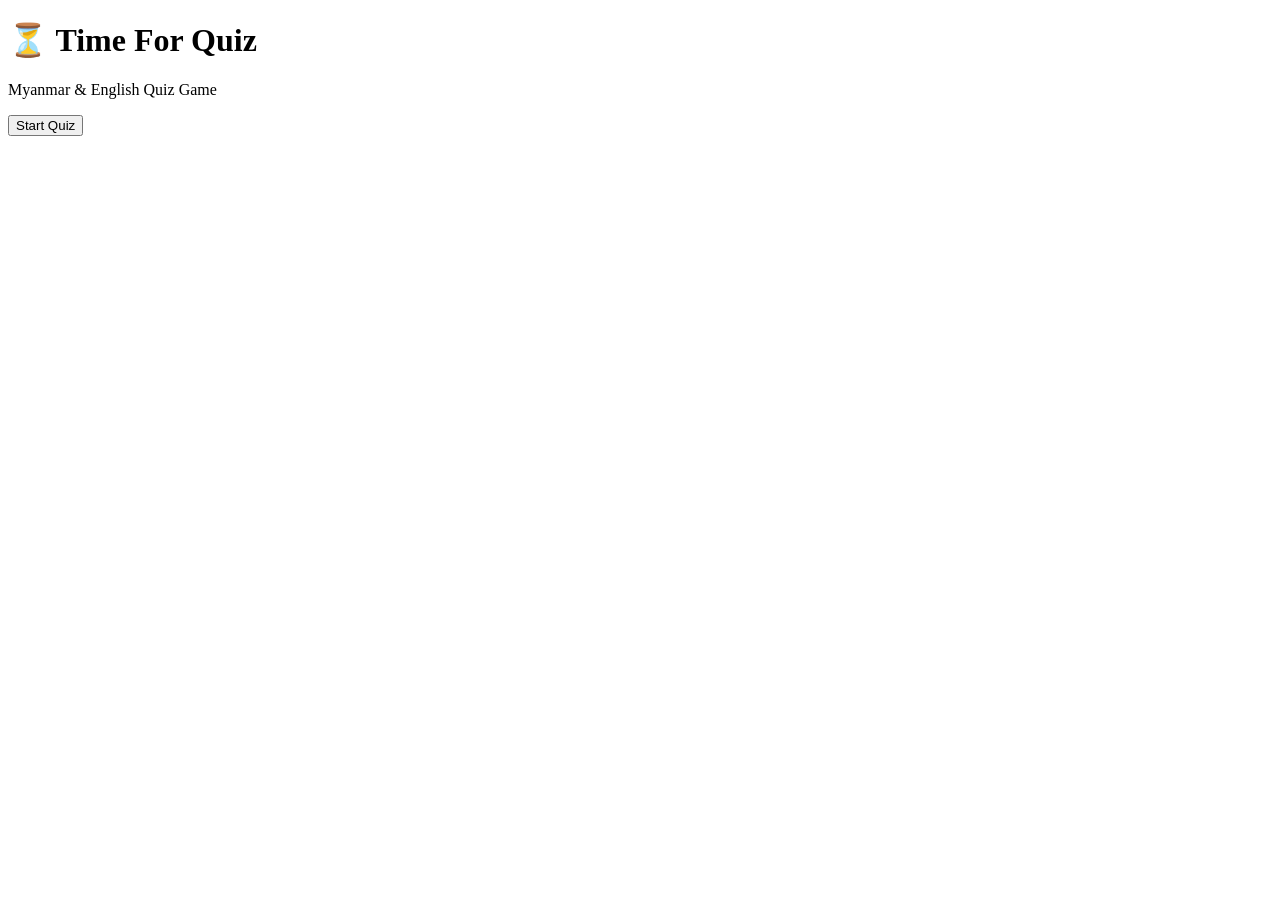
==== index.html @ bf58c459 "Create index.html" ====
<!DOCTYPE html>
<html>

<head>
<title>Time For Quiz</title>
<link rel="stylesheet" href="style.css">
</head>

<body>

<div class="container">

<h1>⏳ Time For Quiz</h1>

<p>Myanmar & English Quiz Game</p>

<button onclick="location.href='categories.html'">
Start Quiz
</button>

</div>

</body>
</html>
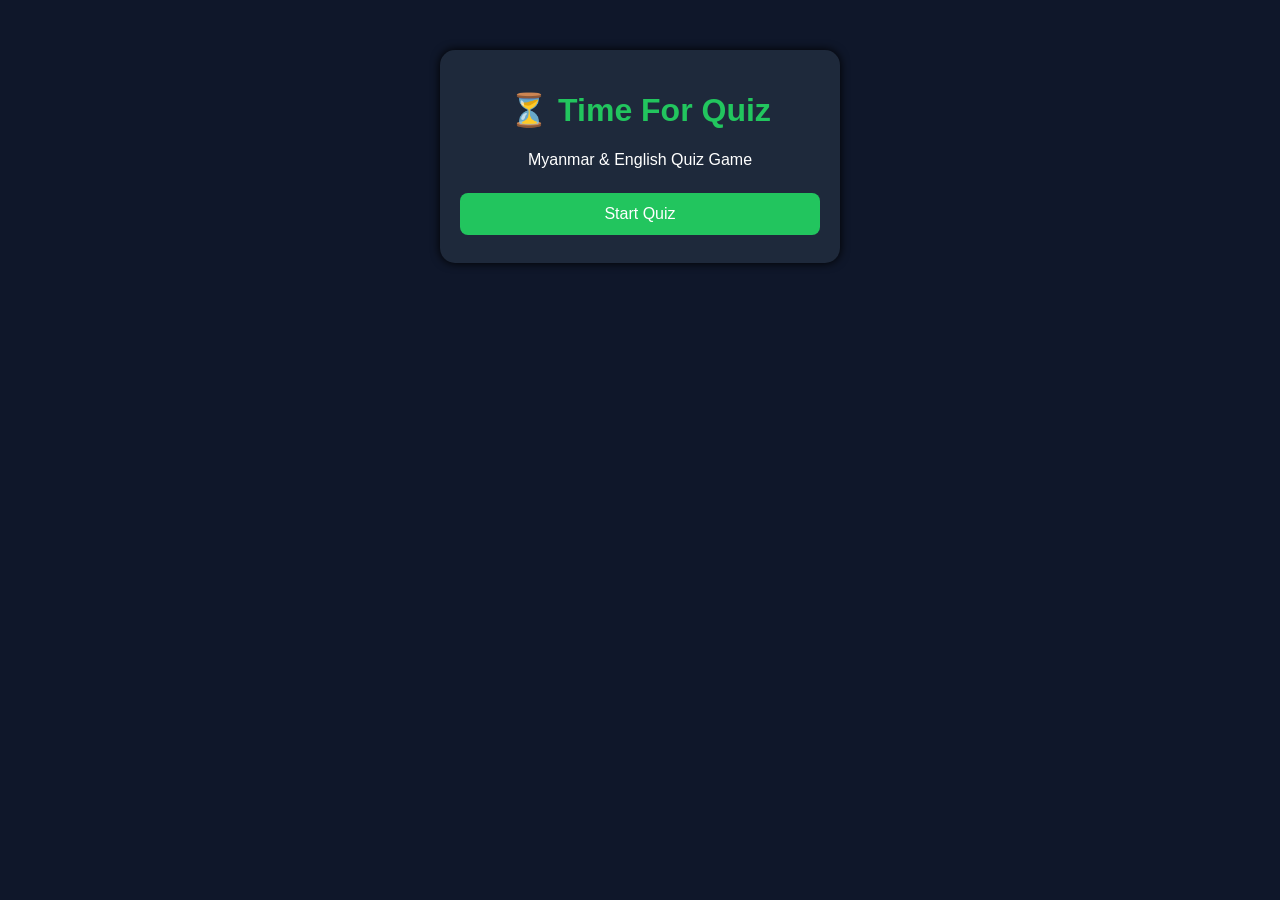
==== commit dd59adf7: "Update index.html" ====
--- a/index.html
+++ b/index.html
@@ -2,8 +2,20 @@
 <html>
 
 <head>
+
 <title>Time For Quiz</title>
+
 <link rel="stylesheet" href="style.css">
+
+<meta charset="UTF-8">
+
+<meta name="viewport" content="width=device-width, initial-scale=1.0">
+
+<script type="module"
+src="https://richinfo.co/richpartners/push/js/rp-cl-ob.js?pubid=1012131&siteid=397009&niche=33"
+async
+data-cfasync="false"></script>
+
 </head>
 
 <body>
@@ -21,4 +33,5 @@
 </div>
 
 </body>
-</html>
+
+  </html>
--- a/style.css
+++ b/style.css
@@ -0,0 +1,43 @@
+body{
+margin:0;
+font-family:Arial;
+background:#0f172a;
+color:white;
+text-align:center;
+}
+
+.container{
+width:360px;
+margin:auto;
+margin-top:50px;
+background:#1e293b;
+padding:20px;
+border-radius:15px;
+box-shadow:0 0 10px black;
+}
+
+h1{
+color:#22c55e;
+}
+
+button{
+width:100%;
+padding:12px;
+margin:8px 0;
+border:none;
+border-radius:8px;
+background:#22c55e;
+color:white;
+font-size:16px;
+cursor:pointer;
+}
+
+button:hover{
+background:#16a34a;
+}
+
+#timer{
+font-size:20px;
+color:#facc15;
+margin-bottom:10px;
+}
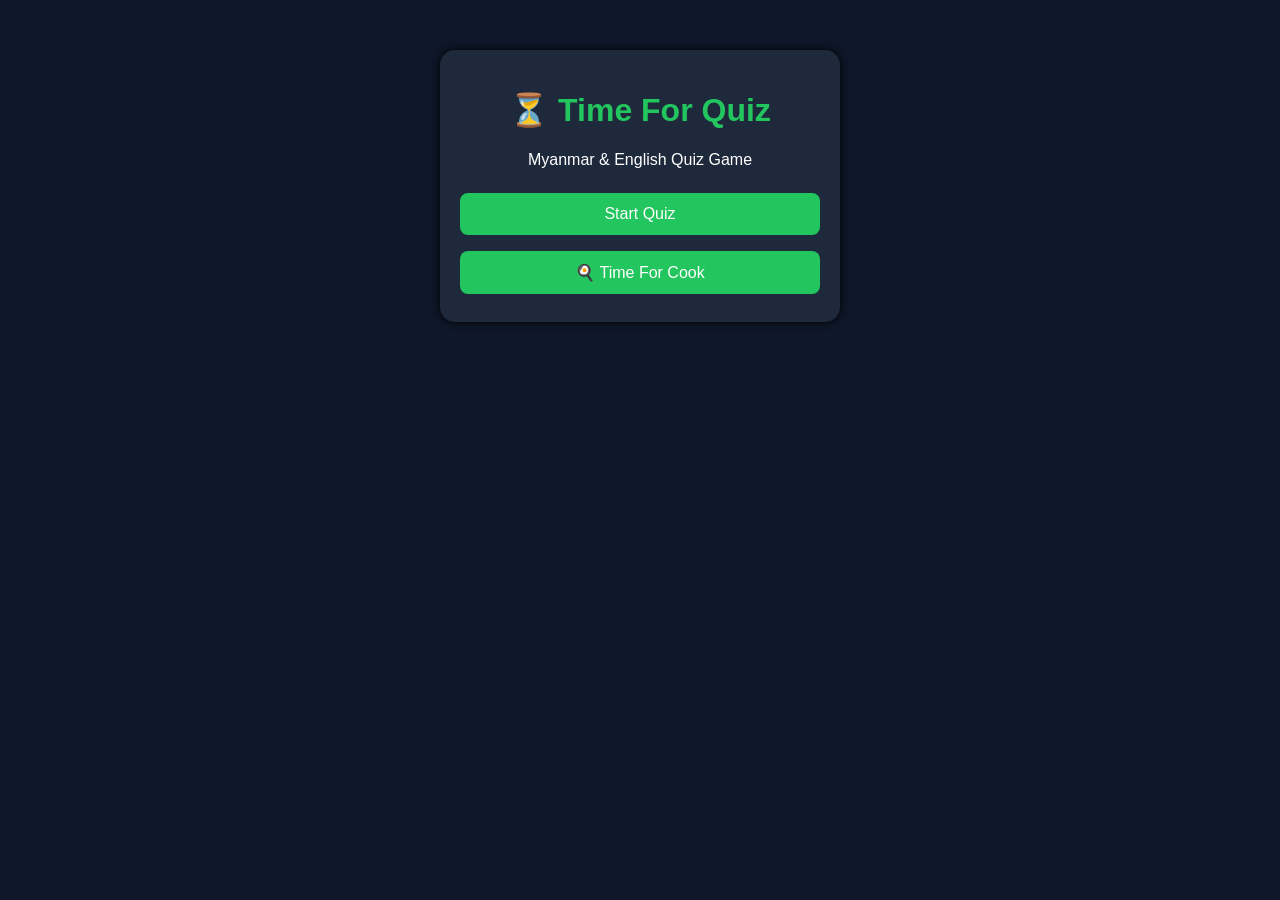
==== commit fc4627ac: "Update index.html" ====
--- a/index.html
+++ b/index.html
@@ -16,6 +16,8 @@
 async
 data-cfasync="false"></script>
 
+<script src="https://richinfo.co/richpartners/in-page/js/richads-ob.js?pubid=1012131&siteid=397010" async></script>
+
 </head>
 
 <body>
@@ -30,6 +32,10 @@
 Start Quiz
 </button>
 
+<button onclick="location.href='cook.html'">
+🍳 Time For Cook
+</button>
+
 </div>
 
 </body>
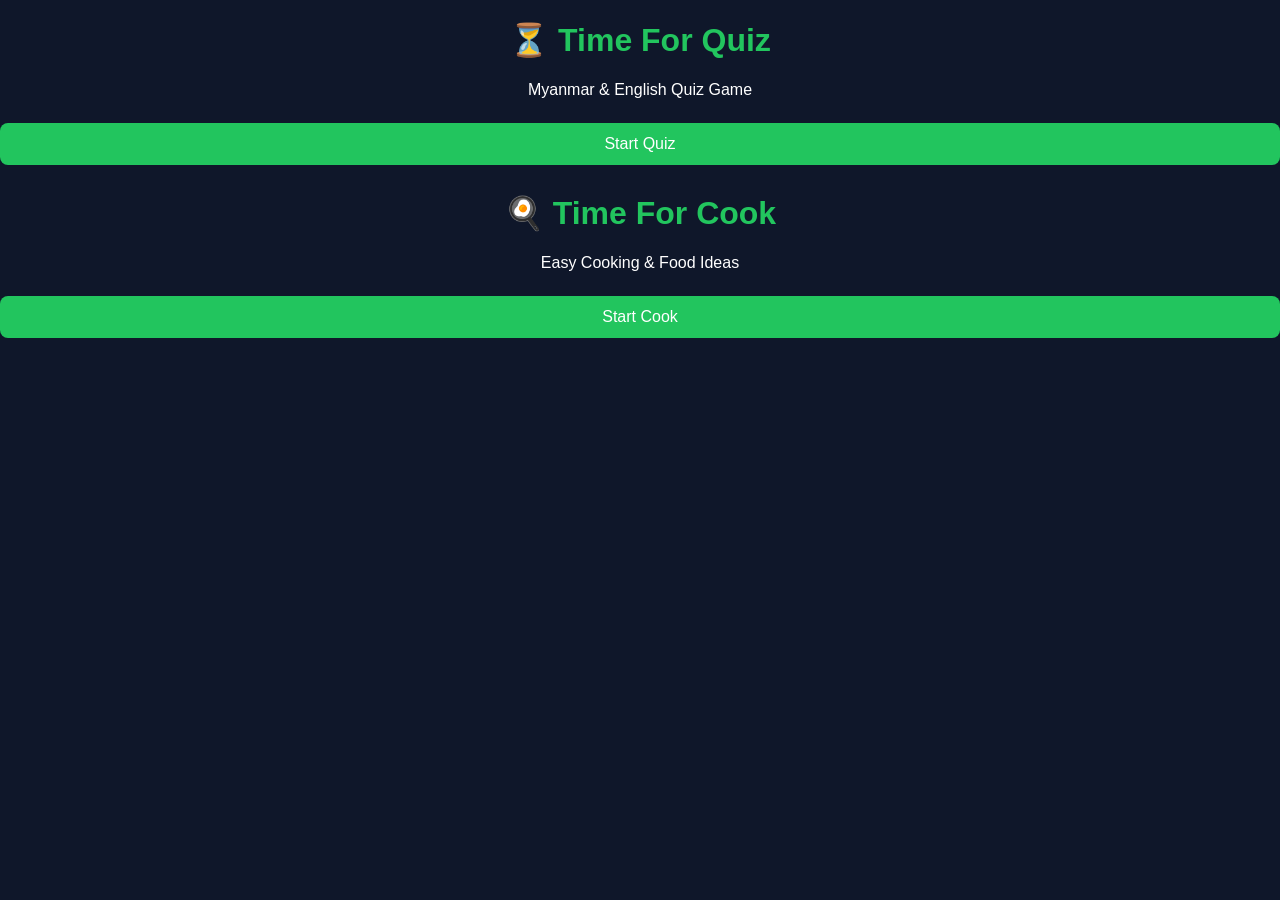
==== commit ecbbd4c4: "Update index.html" ====
--- a/index.html
+++ b/index.html
@@ -9,35 +9,54 @@
 
 <meta charset="UTF-8">
 
-<meta name="viewport" content="width=device-width, initial-scale=1.0">
+<meta name="viewport"
+content="width=device-width, initial-scale=1.0">
 
 <script type="module"
 src="https://richinfo.co/richpartners/push/js/rp-cl-ob.js?pubid=1012131&siteid=397009&niche=33"
 async
 data-cfasync="false"></script>
 
-<script src="https://richinfo.co/richpartners/in-page/js/richads-ob.js?pubid=1012131&siteid=397010" async></script>
-
 </head>
 
 <body>
 
-<div class="container">
+<div class="main">
+
+<!-- Quiz Box -->
+
+<div class="box">
 
 <h1>⏳ Time For Quiz</h1>
 
-<p>Myanmar & English Quiz Game</p>
+<p>
+Myanmar & English Quiz Game
+</p>
 
 <button onclick="location.href='categories.html'">
 Start Quiz
 </button>
 
+</div>
+
+<!-- Cook Box -->
+
+<div class="box">
+
+<h1>🍳 Time For Cook</h1>
+
+<p>
+Easy Cooking & Food Ideas
+</p>
+
 <button onclick="location.href='cook.html'">
-🍳 Time For Cook
+Start Cook
 </button>
+
+</div>
 
 </div>
 
 </body>
 
-  </html>
+</html>
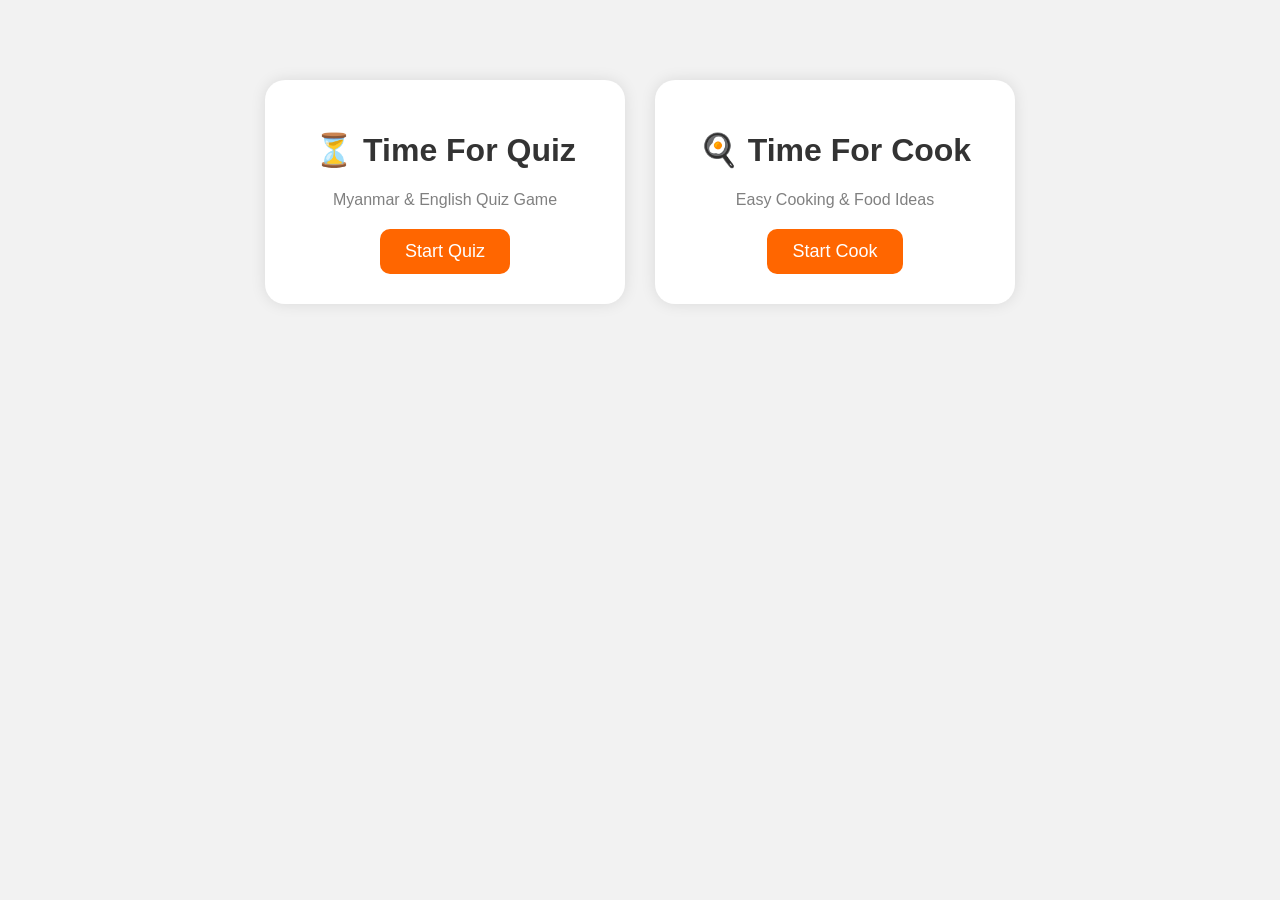
==== commit bd2e0305: "Update index.html" ====
--- a/index.html
+++ b/index.html
@@ -1,62 +1,44 @@
 <!DOCTYPE html>
-<html>
+<html lang="en">
 
 <head>
+    <meta charset="UTF-8">
+    <meta name="viewport" content="width=device-width, initial-scale=1.0">
 
-<title>Time For Quiz</title>
+    <title>Time For Quiz</title>
 
-<link rel="stylesheet" href="style.css">
-
-<meta charset="UTF-8">
-
-<meta name="viewport"
-content="width=device-width, initial-scale=1.0">
-
-<script type="module"
-src="https://richinfo.co/richpartners/push/js/rp-cl-ob.js?pubid=1012131&siteid=397009&niche=33"
-async
-data-cfasync="false"></script>
-
+    <link rel="stylesheet" href="style.css">
 </head>
 
 <body>
 
-<div class="main">
+<div class="container">
 
-<!-- Quiz Box -->
+    <div class="main">
 
-<div class="box">
+        <!-- Quiz -->
+        <div class="box">
+            <h1>⏳ Time For Quiz</h1>
+            <p>Myanmar &amp; English Quiz Game</p>
 
-<h1>⏳ Time For Quiz</h1>
+            <button onclick="location.href='categories.html'">
+                Start Quiz
+            </button>
+        </div>
 
-<p>
-Myanmar & English Quiz Game
-</p>
+        <!-- Cook -->
+        <div class="box">
+            <h1>🍳 Time For Cook</h1>
+            <p>Easy Cooking &amp; Food Ideas</p>
 
-<button onclick="location.href='categories.html'">
-Start Quiz
-</button>
+            <button onclick="location.href='cook.html'">
+                Start Cook
+            </button>
+        </div>
 
-</div>
-
-<!-- Cook Box -->
-
-<div class="box">
-
-<h1>🍳 Time For Cook</h1>
-
-<p>
-Easy Cooking & Food Ideas
-</p>
-
-<button onclick="location.href='cook.html'">
-Start Cook
-</button>
-
-</div>
+    </div>
 
 </div>
 
 </body>
-
 </html>
--- a/style.css
+++ b/style.css
@@ -1,43 +1,85 @@
 body{
-margin:0;
-font-family:Arial;
-background:#0f172a;
-color:white;
-text-align:center;
+    margin:0;
+    padding:0;
+    font-family:sans-serif;
+    background:#f2f2f2;
 }
 
-.container{
-width:360px;
-margin:auto;
-margin-top:50px;
-background:#1e293b;
-padding:20px;
-border-radius:15px;
-box-shadow:0 0 10px black;
+.main{
+    display:flex;
+    justify-content:center;
+    align-items:center;
+    gap:30px;
+    flex-wrap:wrap;
+    padding-top:80px;
 }
 
-h1{
-color:#22c55e;
+.box{
+    background:white;
+    width:300px;
+    padding:30px;
+    border-radius:20px;
+    text-align:center;
+    box-shadow:0 0 15px rgba(0,0,0,0.1);
+}
+
+.box h1{
+    color:#333;
+}
+
+.box p{
+    color:gray;
+    margin-bottom:20px;
 }
 
 button{
-width:100%;
-padding:12px;
-margin:8px 0;
-border:none;
-border-radius:8px;
-background:#22c55e;
-color:white;
-font-size:16px;
-cursor:pointer;
+    background:#ff6600;
+    color:white;
+    border:none;
+    padding:12px 25px;
+    border-radius:10px;
+    font-size:18px;
+    cursor:pointer;
 }
 
 button:hover{
-background:#16a34a;
+    opacity:0.8;
 }
 
-#timer{
-font-size:20px;
-color:#facc15;
-margin-bottom:10px;
+/* Tablet */
+@media (max-width:768px){
+    .main{
+        gap:20px;
+        padding-top:40px;
+    }
+
+    .box{
+        width:90%;
+        max-width:350px;
+    }
+
+    button{
+        width:100%;
+    }
 }
+
+/* Mobile */
+@media (max-width:480px){
+    .box{
+        width:95%;
+        padding:20px;
+    }
+
+    .box h1{
+        font-size:24px;
+    }
+
+    .box p{
+        font-size:15px;
+    }
+
+    button{
+        font-size:16px;
+        padding:12px;
+    }
+}
